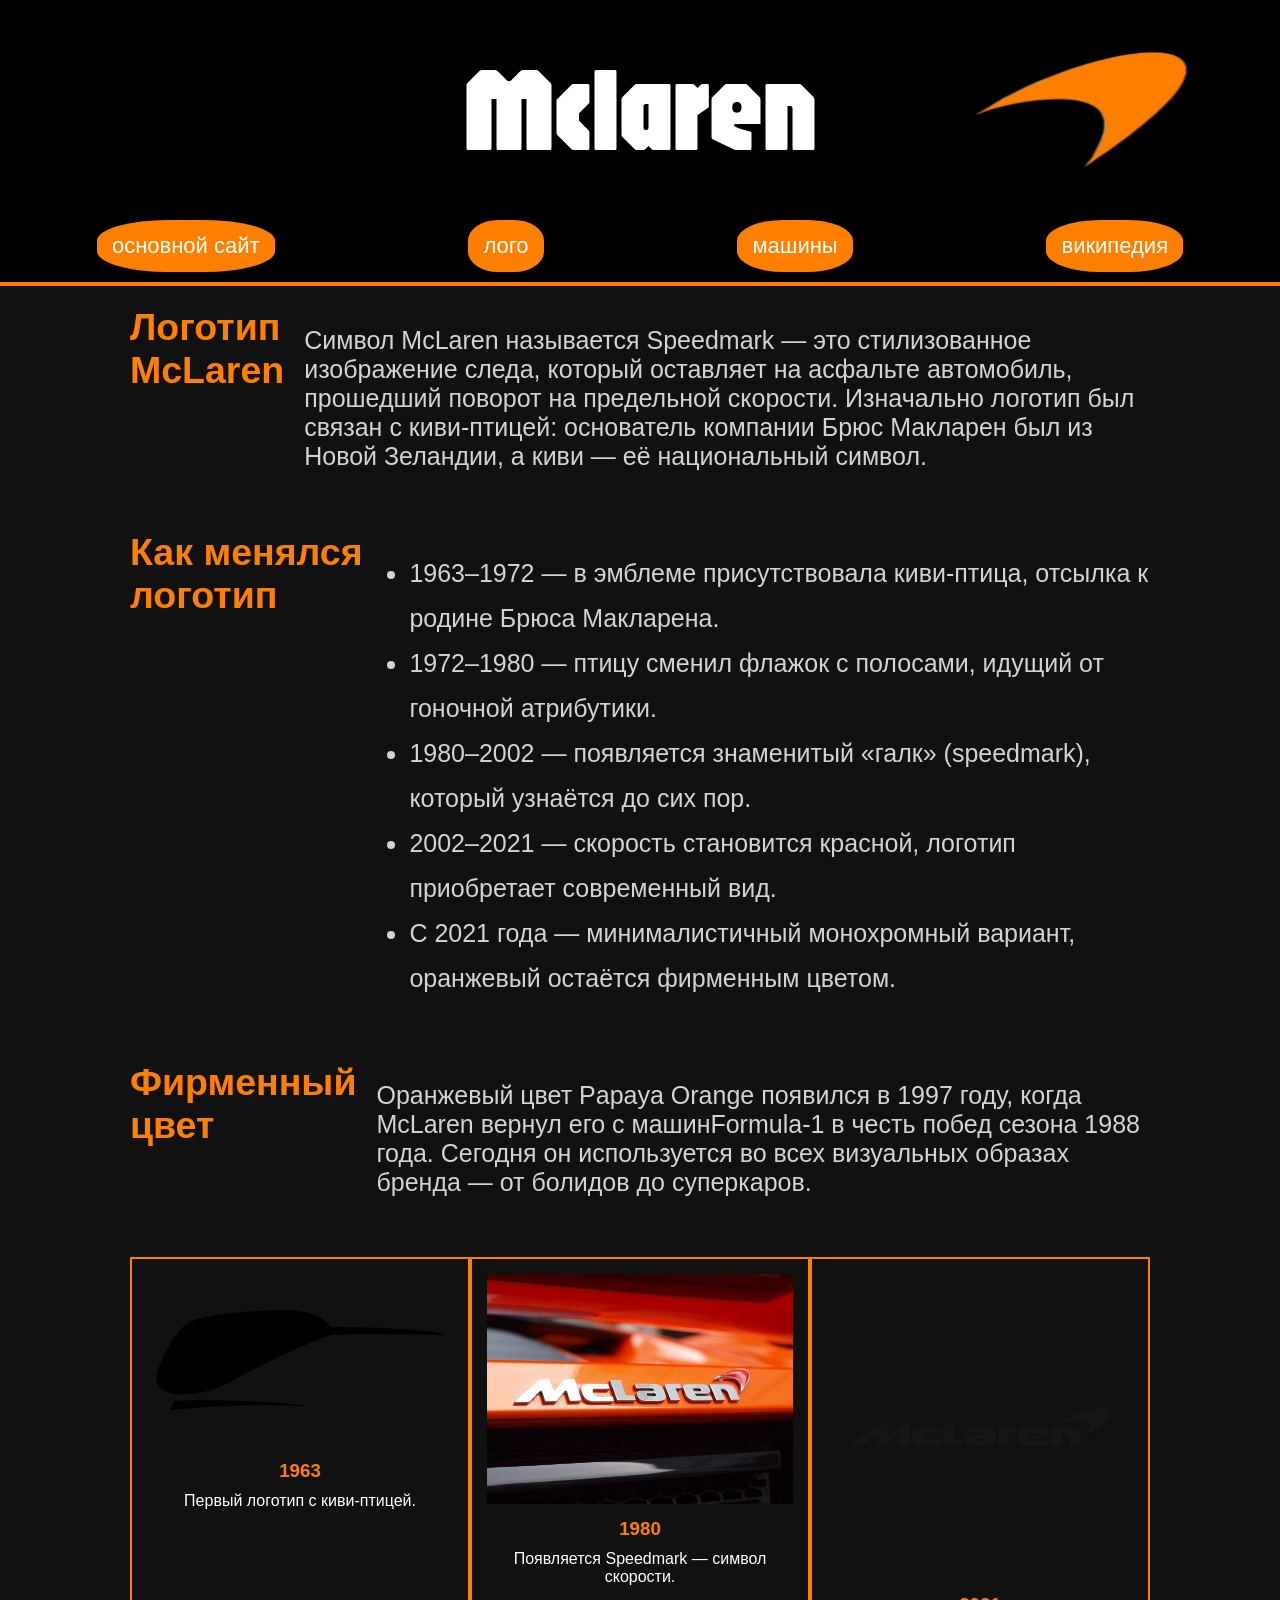
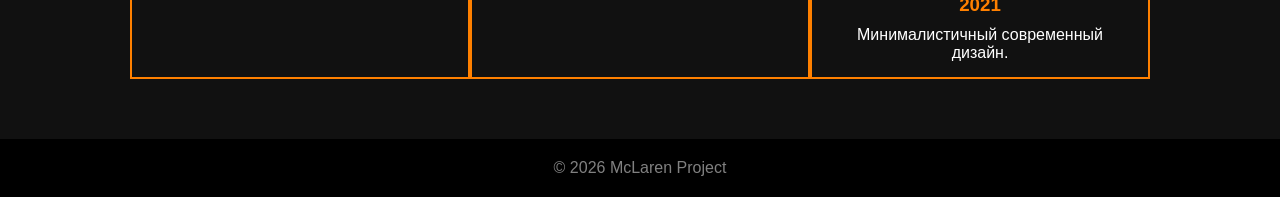
==== logo.html @ a8085537 "Add files via upload first commit" ====
<!DOCTYPE html>
<html lang>
<head>
    <meta charset="UTF-8">
    <title>McLaren — Логотип</title>
    <link rel="stylesheet" href="style.css">
</head>
<body>
    <header>
        <div class="logo">
            <span>Mclaren</span>
            <img src="images/logo.png" alt="лого">
        </div>
        <nav>
            <a href="index.html">основной сайт</a>
            <a href="logo.html">лого</a>
            <a href="cars.html">машины</a>
            <a href="wiki.html">википедия</a>
        </nav>
    </header>

    <main>
        <article>
            <h2>Логотип McLaren</h2>
            <p>
                Символ McLaren называется Speedmark — это стилизованное изображение 
                следа, который оставляет на асфальте автомобиль, прошедший поворот 
                на предельной скорости. Изначально логотип был связан с киви-птицей: 
                основатель компании Брюс Макларен был из Новой Зеландии, а киви — 
                её национальный символ.
            </p>
        </article>

        <article>
            <h2>Как менялся логотип</h2>
            <ul>
                <li>1963–1972 — в эмблеме присутствовала киви-птица, отсылка к родине Брюса Макларена.</li>
                <li>1972–1980 — птицу сменил флажок с полосами, идущий от гоночной атрибутики.</li>
                <li>1980–2002 — появляется знаменитый «галк» (speedmark), который узнаётся до сих пор.</li>
                <li>2002–2021 — скорость становится красной, логотип приобретает современный вид.</li>
                <li>С 2021 года — минималистичный монохромный вариант, оранжевый остаётся фирменным цветом.</li>
            </ul>
        </article>

        <article>
            <h2>Фирменный цвет</h2>
            <p>
                Оранжевый цвет Papaya Orange появился в 1997 году, когда McLaren 
                вернул его с машинFormula-1 в честь побед сезона 1988 года. 
                Сегодня он используется во всех визуальных образах бренда — 
                от болидов до суперкаров.
            </p>
        </article>

        <div class="cards">
            <div class="card">
                <img src="images/logo-kiwi.png" alt="Логотип с киви-птицей">
                <h3>1963</h3>
                <p>Первый логотип с киви-птицей.</p>
            </div>
            <div class="card">
                <img src="images/logo-speedmark.png" alt="Логотип Speedmark">
                <h3>1980</h3>
                <p>Появляется Speedmark — символ скорости.</p>
            </div>
            <div class="card">
                <img src="images/logo-new.png" alt="Современный логотип McLaren">
                <h3>2021</h3>
                <p>Минималистичный современный дизайн.</p>
            </div>
        </div>
    </main>

    <footer>
        <p>&copy; 2026 McLaren Project</p>
    </footer>
</body>
</html>
---- style.css ----
@import url('https://fonts.googleapis.com/css2?family=Jaro:opsz@6..72&display=swap');

* {
    margin: 0;
    padding: 0;
}

body {
    background-color: #111;
    color: white;
    font-family: Arial, sans-serif;
}

a {
    text-decoration: none;
    color: white;
}
nav > a {
    font-size: 22px;
    background-color: #FF8000;
    border-radius: 40%;
    padding: 13px 15px;
}
header {
    background-color: black;
    border-bottom: 4px solid #FF8000;
}

header > .logo > span {
    display: block;
    text-align: center;
    font-family: "Jaro", sans-serif;
    font-size: 120px;
    padding: 30px 0;
}

header > .logo > img {
    position: absolute;
    right: 20px;
    top: 30px;
    width: 300px;
}

header > nav {
    display: flex;
    justify-content: space-around;
    align-items: center;
    padding: 10px 0;
}

main {
    max-width: 1100px;
    margin: 0 auto;
}

main > article {
    display: flex;
    align-items: flex-start;
    font-size: 25px;
    color: lightgray;
    padding: 40px;
}

main > article > img {
    margin-left: 30px;
    width: 45%;
    border-radius: 45%;
}

main > article > h2 {
    color: #FF8000;
    padding-bottom: 20px;
    margin-bottom: 30px;
    margin-top: -20px;
}

main > article > ul {
    padding-left: 30px;
    line-height: 1.8;
}

.cards {
    display: flex;
    justify-content: space-around;
    padding: 20px 40px;
}

.card {
    width: 30%;
    border: 2px solid #FF8000;
    padding: 15px;
    text-align: center;
}

.card > img {
    width: 100%;
    padding-bottom: 10px;
}

.card > h3 {
    color: #FF8000;
    padding-bottom: 10px;
}

footer {
    text-align: center;
    padding: 20px;
    background-color: black;
    margin-top: 40px;
    color: gray;
}
main > article > p {
    padding: 0 0 0 20px;
}
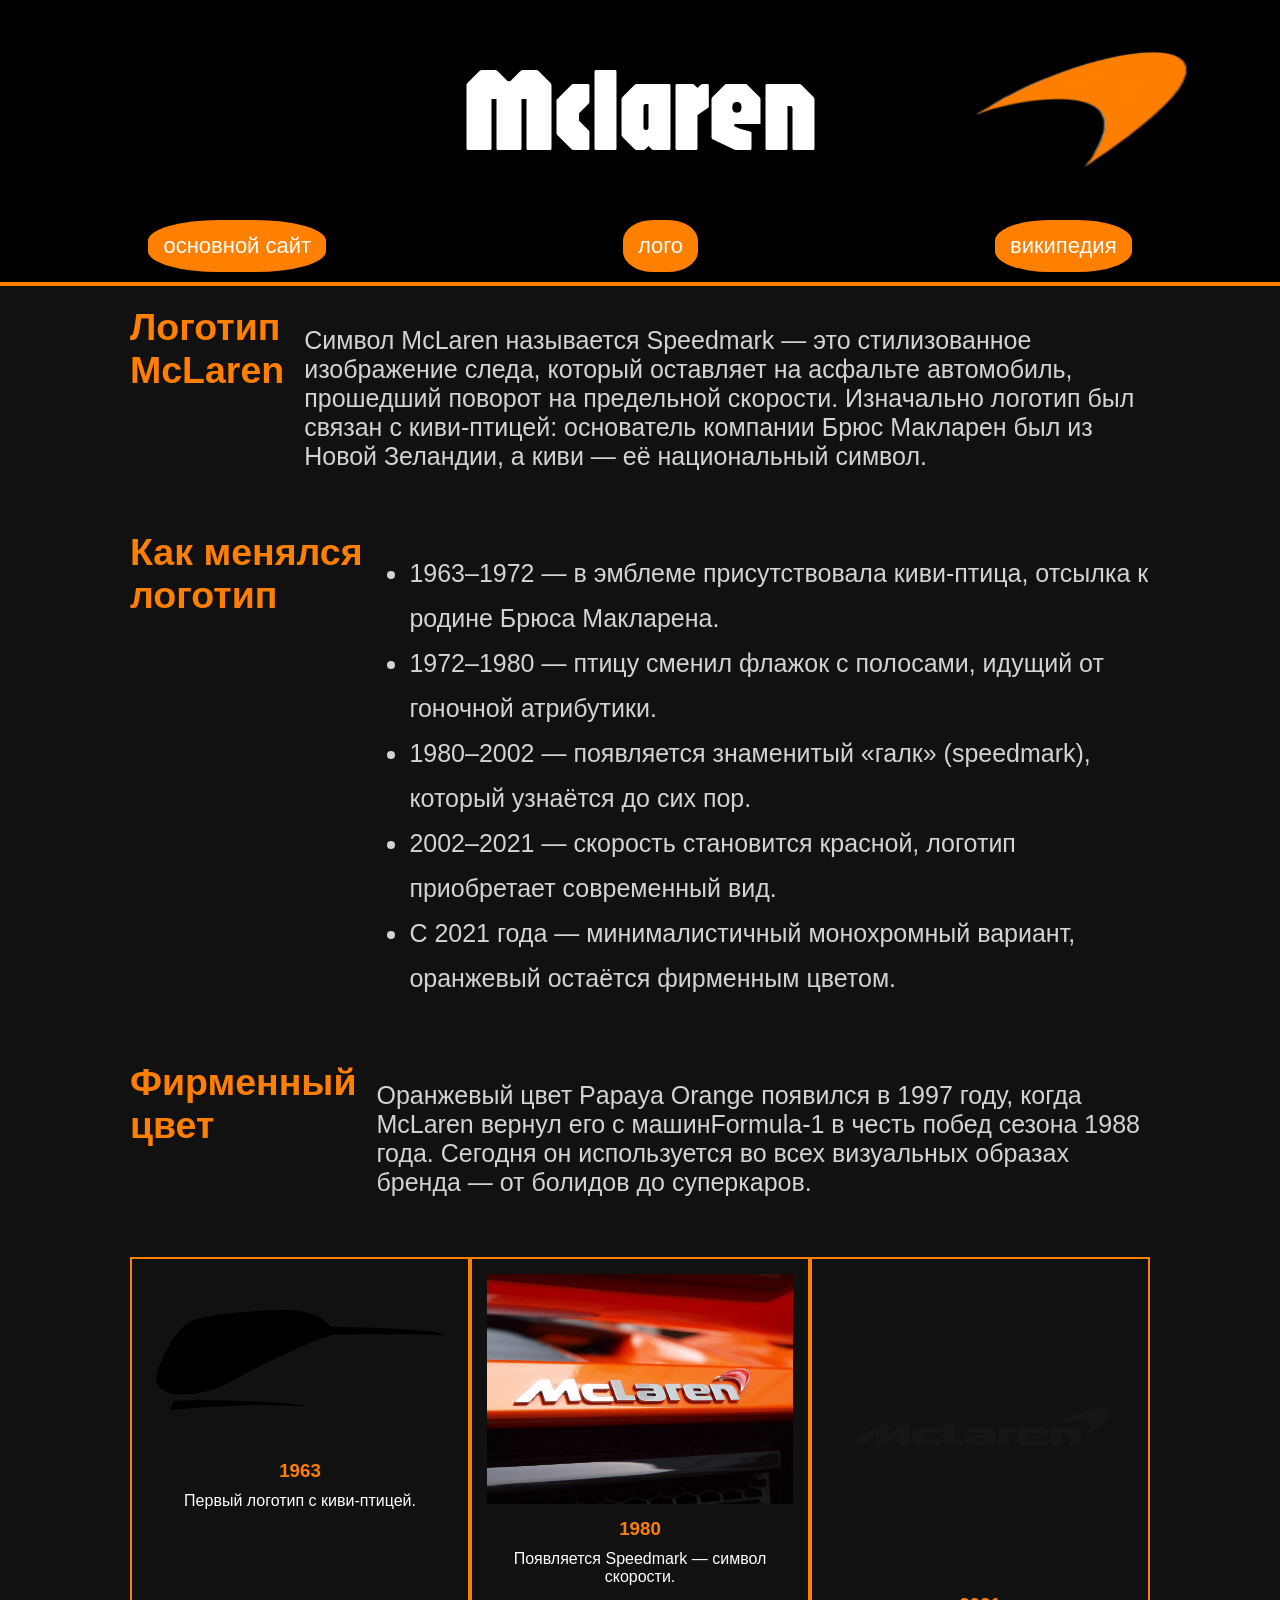
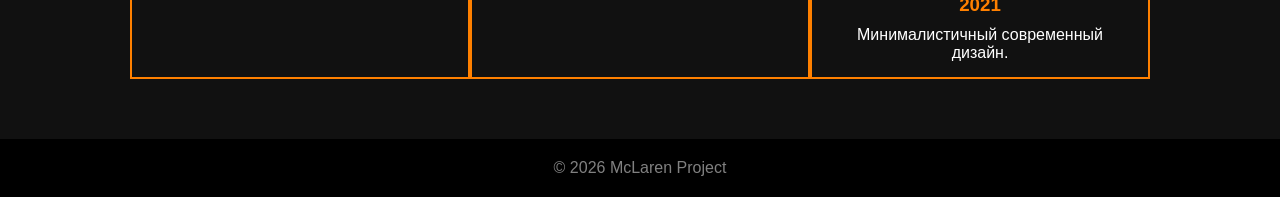
==== commit 20b0c521: "logo.html исправление ошибки" ====
--- a/logo.html
+++ b/logo.html
@@ -14,7 +14,6 @@
         <nav>
             <a href="index.html">основной сайт</a>
             <a href="logo.html">лого</a>
-            <a href="cars.html">машины</a>
             <a href="wiki.html">википедия</a>
         </nav>
     </header>
@@ -75,4 +74,4 @@
         <p>&copy; 2026 McLaren Project</p>
     </footer>
 </body>
-</html>+</html>
